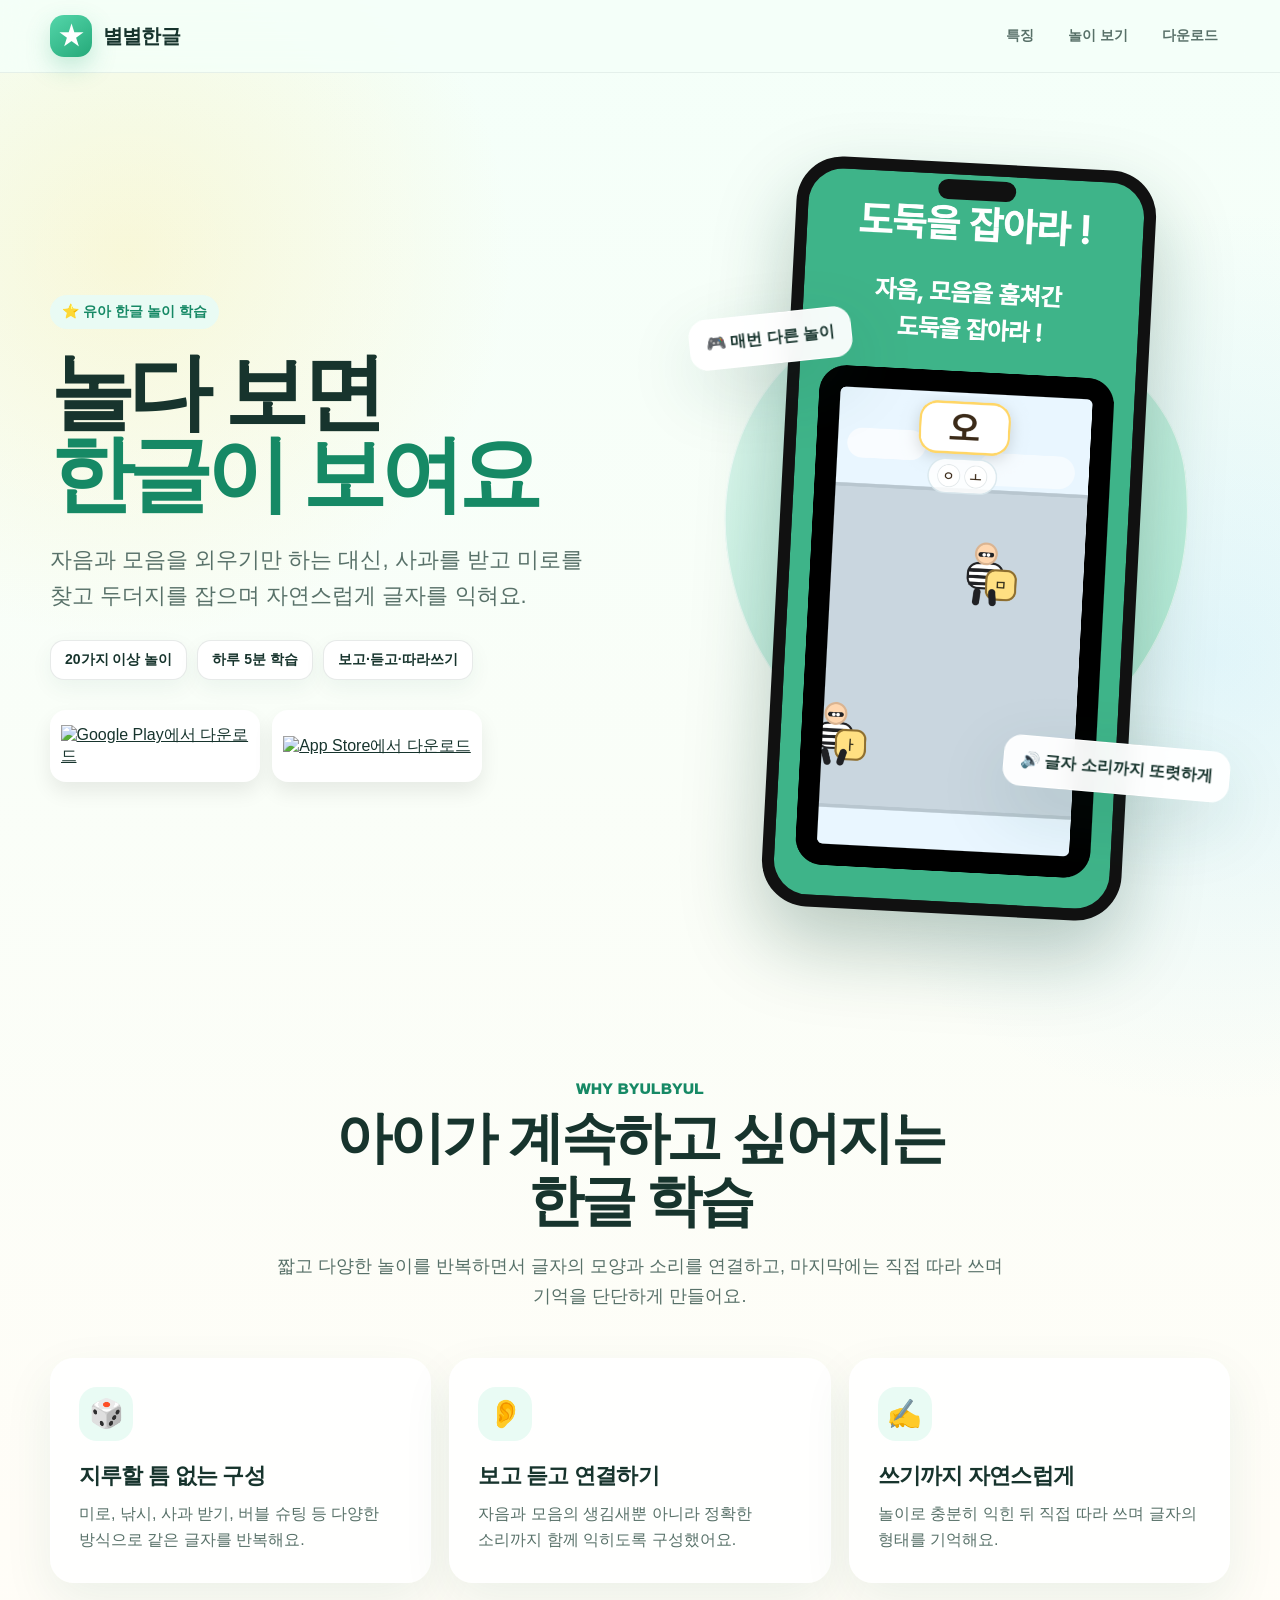
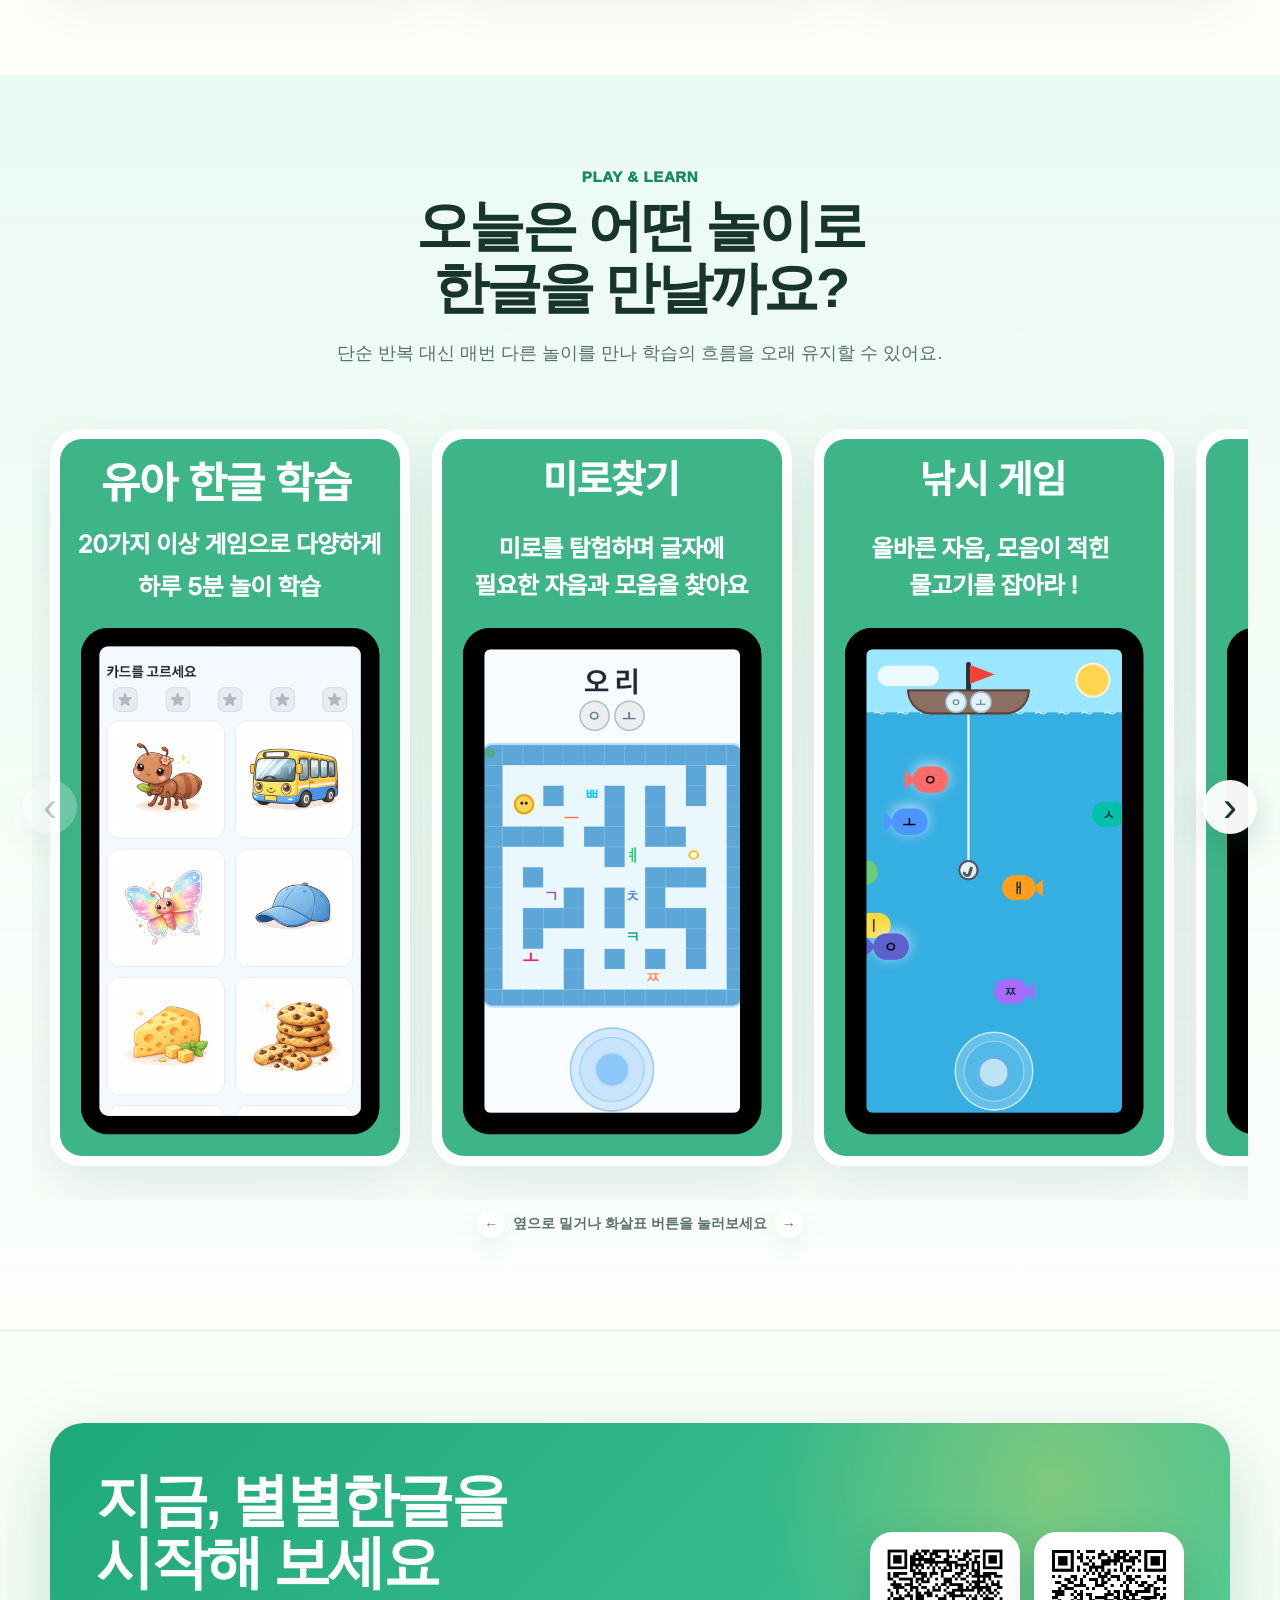
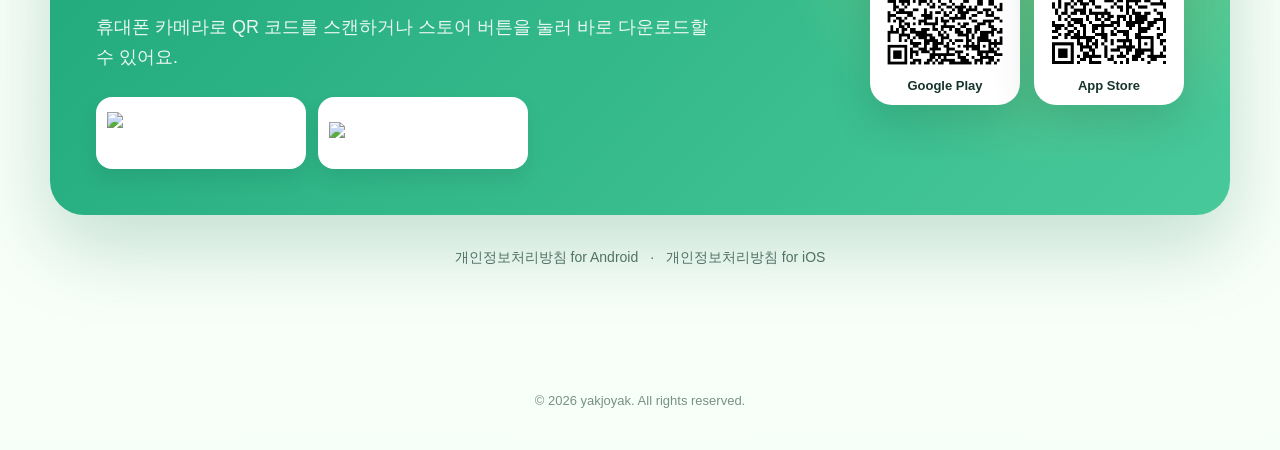
==== byulbyul/index.html @ 52a0fd69 "Update index.html for improved layout and styles Refactor HTML structure and improve styling consist" ====
<!DOCTYPE html>
<html lang="ko">
<head>
  <meta charset="UTF-8" />

  <meta
    name="viewport"
    content="width=device-width, initial-scale=1, viewport-fit=cover"
  />

  <meta name="theme-color" content="#39b88d" />

  <meta
    name="description"
    content="20가지 이상의 놀이로 자음과 모음을 익히는 유아 한글 학습 앱, 별별한글"
  />

  <meta property="og:type" content="website" />
  <meta property="og:title" content="별별한글 | 게임으로 배우는 한글" />

  <meta
    property="og:description"
    content="짧고 재미있는 놀이를 반복하며 한글을 자연스럽게 익혀요."
  />

  <meta property="og:image" content="assets/screen-2.png" />

  <title>별별한글 | 게임으로 배우는 한글</title>

  <style>
    :root {
      --mint: #39b88d;
      --mint-dark: #168965;
      --mint-soft: #e9fbf4;
      --ink: #17342d;
      --muted: #587169;
      --cream: #fffdf7;
      --card: rgba(255, 255, 255, 0.88);
      --line: rgba(23, 52, 45, 0.1);
      --shadow: 0 24px 70px rgba(19, 88, 68, 0.14);
      --radius-xl: 34px;
      --radius-lg: 24px;
      --max: 1180px;
    }

    * {
      box-sizing: border-box;
    }

    html {
      scroll-behavior: smooth;
      background: var(--cream);
    }

    body {
      margin: 0;
      color: var(--ink);

      background:
        radial-gradient(
          circle at 10% 7%,
          rgba(255, 221, 103, 0.22),
          transparent 24rem
        ),
        radial-gradient(
          circle at 95% 18%,
          rgba(78, 190, 255, 0.14),
          transparent 28rem
        ),
        linear-gradient(
          180deg,
          #f4fff9 0%,
          #fffdf7 42%,
          #f7fff9 100%
        );

      font-family:
        Pretendard,
        "Noto Sans KR",
        "Apple SD Gothic Neo",
        -apple-system,
        BlinkMacSystemFont,
        "Segoe UI",
        sans-serif;

      overflow-x: hidden;
    }

    a {
      color: inherit;
    }

    img {
      display: block;
      max-width: 100%;
    }

    button {
      font-family: inherit;
    }

    .wrap {
      width: min(calc(100% - 36px), var(--max));
      margin-inline: auto;
    }

    .topbar {
      position: sticky;
      top: 0;
      z-index: 20;

      backdrop-filter: blur(16px);
      -webkit-backdrop-filter: blur(16px);

      background: rgba(244, 255, 249, 0.82);
      border-bottom: 1px solid rgba(23, 52, 45, 0.07);
    }

    .nav {
      height: 72px;

      display: flex;
      align-items: center;
      justify-content: space-between;

      gap: 18px;
    }

    .brand {
      display: inline-flex;
      align-items: center;
      gap: 11px;

      text-decoration: none;

      font-weight: 900;
      letter-spacing: -0.04em;
      font-size: 20px;
    }

    .brand-mark {
      width: 42px;
      height: 42px;

      border-radius: 14px;

      display: grid;
      place-items: center;

      background: linear-gradient(145deg, #54d6aa, #25a979);

      box-shadow:
        0 10px 24px rgba(37, 169, 121, 0.25);

      color: white;
      font-size: 24px;
    }

    .nav-links {
      display: flex;
      align-items: center;
      gap: 10px;
    }

    .nav-links a {
      text-decoration: none;

      font-size: 14px;
      font-weight: 800;

      color: var(--muted);

      padding: 10px 12px;
      border-radius: 12px;
    }

    .nav-links a:hover {
      color: var(--mint-dark);
      background: rgba(57, 184, 141, 0.08);
    }

    .hero {
      position: relative;
      padding: 90px 0 74px;
    }

    .hero::before,
    .hero::after {
      content: "";

      position: absolute;
      border-radius: 999px;

      filter: blur(1px);
      z-index: -1;
    }

    .hero::before {
      width: 300px;
      height: 300px;

      right: -120px;
      top: 70px;

      background: rgba(255, 211, 75, 0.18);
    }

    .hero::after {
      width: 220px;
      height: 220px;

      left: -110px;
      bottom: 20px;

      background: rgba(69, 192, 255, 0.14);
    }

    .hero-grid {
      display: grid;
      grid-template-columns: 1.03fr 0.97fr;

      align-items: center;
      gap: 64px;
    }

    .eyebrow {
      display: inline-flex;
      align-items: center;
      gap: 8px;

      padding: 8px 12px;
      margin-bottom: 22px;

      border-radius: 999px;

      background: var(--mint-soft);
      color: var(--mint-dark);

      font-weight: 900;
      font-size: 14px;
    }

    .hero h1 {
      margin: 0;

      font-size: clamp(48px, 7vw, 84px);
      line-height: 0.98;
      letter-spacing: -0.07em;
      font-weight: 950;
    }

    .hero h1 .accent {
      position: relative;

      color: var(--mint-dark);
      white-space: nowrap;
    }

    .hero h1 .accent::after {
      content: "";

      position: absolute;
      left: 0;
      right: 0;
      bottom: 0.04em;

      height: 0.15em;

      border-radius: 999px;

      background: rgba(255, 206, 63, 0.68);

      z-index: -1;
      transform: rotate(-1.5deg);
    }

    .hero-copy {
      margin: 26px 0 0;

      max-width: 610px;

      font-size: clamp(18px, 2vw, 22px);
      line-height: 1.65;

      color: var(--muted);

      word-break: keep-all;
    }

    .hero-points {
      display: flex;
      flex-wrap: wrap;

      gap: 10px;

      margin: 26px 0 30px;
    }

    .hero-points span {
      padding: 10px 14px;

      background: white;

      border: 1px solid var(--line);
      border-radius: 14px;

      font-size: 14px;
      font-weight: 850;

      box-shadow:
        0 8px 22px rgba(24, 84, 67, 0.06);
    }

    .store-row {
      display: flex;
      flex-wrap: wrap;
      align-items: center;

      gap: 12px;
    }

    .store-link {
      width: 210px;
      height: 72px;

      display: flex;
      align-items: center;
      justify-content: center;

      background: white;

      border-radius: 16px;

      box-shadow:
        0 10px 20px rgba(0, 0, 0, 0.08);
    }

    .store-badge {
      max-width: 90%;
      max-height: 70%;
    }

    .hero-visual {
      position: relative;

      min-height: 660px;

      display: grid;
      place-items: center;
    }

    .blob {
      position: absolute;

      width: 86%;
      aspect-ratio: 1;

      border-radius:
        42% 58% 53% 47% /
        46% 42% 58% 54%;

      background:
        linear-gradient(
          145deg,
          #dff8ef,
          #aeead4
        );

      transform: rotate(-7deg);

      box-shadow:
        inset 0 0 0 1px rgba(255, 255, 255, 0.65);
    }

    .phone {
      position: relative;

      width: min(360px, 78vw);

      padding: 12px;

      border-radius: 46px;

      background: #111;

      box-shadow:
        0 36px 80px rgba(9, 65, 48, 0.28);

      transform: rotate(3deg);

      z-index: 2;
    }

    .phone::before {
      content: "";

      position: absolute;

      top: 17px;
      left: 50%;

      width: 78px;
      height: 20px;

      transform: translateX(-50%);

      border-radius: 999px;

      background: #111;

      z-index: 3;
    }

    .phone img {
      width: 100%;
      border-radius: 35px;
    }

    .floating-card {
      position: absolute;

      z-index: 4;

      padding: 14px 16px;

      background: rgba(255, 255, 255, 0.94);

      border:
        1px solid rgba(255, 255, 255, 0.85);

      border-radius: 18px;

      box-shadow: var(--shadow);

      font-weight: 900;

      backdrop-filter: blur(12px);
      -webkit-backdrop-filter: blur(12px);
    }

    .floating-card.one {
      left: 0;
      top: 150px;

      transform: rotate(-6deg);
    }

    .floating-card.two {
      right: 0;
      bottom: 120px;

      transform: rotate(5deg);
    }

    .section {
      padding: 92px 0;
    }

    .section-head {
      max-width: 760px;

      margin: 0 auto 46px;

      text-align: center;
    }

    .kicker {
      color: var(--mint-dark);

      font-weight: 950;
      font-size: 15px;

      letter-spacing: 0.04em;
      text-transform: uppercase;
    }

    .section h2 {
      margin: 10px 0 0;

      font-size: clamp(34px, 5vw, 56px);
      line-height: 1.12;
      letter-spacing: -0.055em;
    }

    .section-head p {
      margin: 18px auto 0;

      color: var(--muted);

      font-size: 18px;
      line-height: 1.7;

      word-break: keep-all;
    }

    .feature-grid {
      display: grid;
      grid-template-columns: repeat(3, 1fr);

      gap: 18px;
    }

    .feature {
      padding: 28px;

      background: var(--card);

      border:
        1px solid rgba(255, 255, 255, 0.8);

      border-radius: var(--radius-lg);

      box-shadow:
        0 18px 50px rgba(18, 92, 69, 0.08);
    }

    .feature-icon {
      width: 54px;
      height: 54px;

      display: grid;
      place-items: center;

      margin-bottom: 20px;

      border-radius: 18px;

      background: var(--mint-soft);

      font-size: 28px;
    }

    .feature h3 {
      margin: 0 0 10px;

      font-size: 22px;
      letter-spacing: -0.035em;
    }

    .feature p {
      margin: 0;

      color: var(--muted);

      line-height: 1.65;

      word-break: keep-all;
    }

    .games {
      background:
        linear-gradient(
          180deg,
          rgba(229, 250, 242, 0.8),
          rgba(255, 255, 255, 0.35)
        );

      border-block:
        1px solid rgba(23, 52, 45, 0.06);
    }

    .showcase-wrap {
      position: relative;
    }

    .showcase {
      display: flex;
      gap: 22px;

      overflow-x: auto;
      overflow-y: hidden;

      padding: 14px 18px 34px;
      margin-inline: -18px;

      scroll-snap-type: x mandatory;
      scroll-padding-inline: 18px;
      scroll-behavior: smooth;

      -webkit-overflow-scrolling: touch;

      overscroll-behavior-x: contain;

      scrollbar-width: none;

      cursor: grab;
    }

    .showcase:active {
      cursor: grabbing;
    }

    .showcase::-webkit-scrollbar {
      display: none;
    }

    .shot {
      flex: 0 0 clamp(280px, 32vw, 360px);

      margin: 0;
      padding: 10px;

      background: white;

      border-radius: 30px;

      box-shadow:
        0 20px 55px rgba(19, 88, 68, 0.12);

      overflow: hidden;

      scroll-snap-align: start;

      transition:
        transform 0.25s ease,
        box-shadow 0.25s ease;
    }

    .shot:hover {
      transform: translateY(-7px);

      box-shadow:
        0 28px 70px rgba(19, 88, 68, 0.18);
    }

    .shot img {
      width: 100%;

      aspect-ratio: 848 / 1788;

      object-fit: cover;

      border-radius: 22px;

      pointer-events: none;

      user-select: none;
      -webkit-user-select: none;
      -webkit-user-drag: none;
    }

    .carousel-btn {
      position: absolute;
      top: 50%;

      z-index: 6;

      width: 54px;
      height: 54px;

      display: grid;
      place-items: center;

      padding: 0;

      border: 0;
      border-radius: 999px;

      background: rgba(255, 255, 255, 0.96);
      color: var(--ink);

      font-size: 42px;
      font-family: Arial, sans-serif;
      line-height: 1;

      box-shadow:
        0 12px 32px rgba(19, 88, 68, 0.2);

      cursor: pointer;

      transform: translateY(-50%);

      transition:
        transform 0.18s ease,
        opacity 0.18s ease,
        box-shadow 0.18s ease;
    }

    .carousel-btn:hover:not(:disabled) {
      transform:
        translateY(-50%)
        scale(1.08);

      box-shadow:
        0 16px 38px rgba(19, 88, 68, 0.26);
    }

    .carousel-btn:active:not(:disabled) {
      transform:
        translateY(-50%)
        scale(0.96);
    }

    .carousel-btn.prev {
      left: -27px;
    }

    .carousel-btn.next {
      right: -27px;
    }

    .carousel-btn:disabled {
      opacity: 0.25;
      cursor: default;
    }

    .carousel-btn:focus-visible {
      outline:
        4px solid rgba(255, 206, 63, 0.7);

      outline-offset: 3px;
    }

    .scroll-guide {
      display: flex;
      align-items: center;
      justify-content: center;

      gap: 8px;

      margin-top: 10px;

      color: var(--muted);

      font-size: 14px;
      font-weight: 800;
    }

    .scroll-guide span {
      width: 28px;
      height: 28px;

      display: inline-flex;
      align-items: center;
      justify-content: center;

      border-radius: 999px;

      background: white;

      box-shadow:
        0 8px 20px rgba(19, 88, 68, 0.08);
    }

    .download-card {
      position: relative;

      overflow: hidden;

      display: grid;
      grid-template-columns: 1fr auto;

      gap: 42px;

      align-items: center;

      padding: 46px;

      border-radius: var(--radius-xl);

      background:
        radial-gradient(
          circle at 85% 15%,
          rgba(255, 222, 95, 0.35),
          transparent 18rem
        ),
        linear-gradient(
          135deg,
          #1fa87a,
          #48c99b
        );

      color: white;

      box-shadow:
        0 30px 80px rgba(20, 116, 84, 0.24);
    }

    .download-card h2 {
      margin: 0;

      font-size: clamp(36px, 5vw, 58px);
      line-height: 1.08;
    }

    .download-card p {
      margin: 18px 0 0;

      max-width: 620px;

      font-size: 18px;
      line-height: 1.7;

      color: rgba(255, 255, 255, 0.9);
    }

    .qr-grid {
      display: grid;
      grid-template-columns: repeat(2, 150px);

      gap: 14px;
    }

    .qr-card {
      padding: 12px;

      background: white;
      color: var(--ink);

      border-radius: 22px;

      box-shadow:
        0 16px 40px rgba(4, 59, 42, 0.18);

      text-align: center;
      text-decoration: none;
    }

    .qr-card img {
      width: 126px;
      height: 126px;

      margin: 0 auto 8px;

      border-radius: 10px;
    }

    .qr-card strong {
      display: block;

      font-size: 13px;
    }

    .privacy {
      padding: 34px 0 10px;

      text-align: center;

      color: var(--muted);

      font-size: 14px;
    }

    .privacy a {
      margin: 0 8px;
      text-decoration: none;
    }

    .privacy a:hover {
      color: var(--mint-dark);
    }

    footer {
      padding: 24px 20px 42px;

      text-align: center;

      color: #789087;

      font-size: 13px;
    }

    @media (max-width: 920px) {
      .hero {
        padding-top: 64px;
      }

      .hero-grid {
        grid-template-columns: 1fr;
        gap: 26px;
      }

      .hero-copy {
        max-width: 680px;
      }

      .hero-visual {
        min-height: 620px;
      }

      .feature-grid {
        grid-template-columns: 1fr;
      }

      .download-card {
        grid-template-columns: 1fr;
        text-align: center;
      }

      .download-card p {
        margin-inline: auto;
      }

      .qr-grid {
        justify-content: center;
      }

      .carousel-btn.prev {
        left: -8px;
      }

      .carousel-btn.next {
        right: -8px;
      }
    }

    @media (max-width: 620px) {
      .wrap {
        width: min(calc(100% - 24px), var(--max));
      }

      .nav {
        height: 64px;
      }

      .nav-links a:not(.download-nav) {
        display: none;
      }

      .hero {
        padding: 48px 0;
        text-align: center;
      }

      .eyebrow {
        margin-bottom: 18px;
      }

      .hero h1 {
        font-size: clamp(46px, 14vw, 66px);
      }

      .hero-copy {
        font-size: 17px;
      }

      .hero-points,
      .store-row {
        justify-content: center;
      }

      .store-badge {
        height: 52px;
      }

      .hero-visual {
        min-height: 530px;
        margin-top: 10px;
      }

      .phone {
        width: min(320px, 84vw);
      }

      .floating-card {
        font-size: 13px;
      }

      .floating-card.one {
        left: 2px;
        top: 110px;
      }

      .floating-card.two {
        right: 0;
        bottom: 78px;
      }

      .section {
        padding: 70px 0;
      }

      .section-head {
        margin-bottom: 32px;
      }

      .section-head p {
        font-size: 16px;
      }

      .showcase {
        gap: 14px;

        padding:
          10px
          12px
          28px;

        margin-inline: -12px;

        scroll-padding-inline: 12px;
      }

      .shot {
        flex: 0 0 min(78vw, 330px);

        padding: 7px;

        border-radius: 24px;
      }

      .shot img {
        border-radius: 18px;
      }

      .carousel-btn {
        width: 42px;
        height: 42px;

        font-size: 34px;

        background: rgba(255, 255, 255, 0.93);
      }

      .carousel-btn.prev {
        left: -2px;
      }

      .carousel-btn.next {
        right: -2px;
      }

      .scroll-guide {
        margin-top: 4px;

        font-size: 13px;
      }

      .download-card {
        padding: 32px 18px;

        border-radius: 26px;
      }

      .qr-grid {
        width: 100%;

        grid-template-columns:
          repeat(
            2,
            minmax(0, 1fr)
          );
      }

      .qr-card img {
        width: 100%;
        height: auto;
      }
    }

    @media (prefers-reduced-motion: reduce) {
      html {
        scroll-behavior: auto;
      }

      *,
      *::before,
      *::after {
        animation-duration: 0.01ms !important;
        transition-duration: 0.01ms !important;
        scroll-behavior: auto !important;
      }
    }
  </style>
</head>

<body>
  <header class="topbar">
    <div class="wrap nav">
      <a
        class="brand"
        href="#top"
        aria-label="별별한글 처음으로"
      >
        <span
          class="brand-mark"
          aria-hidden="true"
        >
          ★
        </span>

        <span>별별한글</span>
      </a>

      <nav
        class="nav-links"
        aria-label="주요 메뉴"
      >
        <a href="#features">
          특징
        </a>

        <a href="#games">
          놀이 보기
        </a>

        <a
          class="download-nav"
          href="#download"
        >
          다운로드
        </a>
      </nav>
    </div>
  </header>

  <main id="top">
    <section class="hero">
      <div class="wrap hero-grid">
        <div>
          <div class="eyebrow">
            ⭐ 유아 한글 놀이 학습
          </div>

          <h1>
            놀다 보면<br />

            <span class="accent">
              한글이 보여요
            </span>
          </h1>

          <p class="hero-copy">
            자음과 모음을 외우기만 하는 대신,
            사과를 받고 미로를 찾고 두더지를 잡으며
            자연스럽게 글자를 익혀요.
          </p>

          <div
            class="hero-points"
            aria-label="주요 특징"
          >
            <span>
              20가지 이상 놀이
            </span>

            <span>
              하루 5분 학습
            </span>

            <span>
              보고·듣고·따라쓰기
            </span>
          </div>

          <div class="store-row">
            <a
              class="store-link"
              href="https://play.google.com/store/apps/details?id=com.woodenpharm.choseonggacha&pcampaignid=web_share"
              target="_blank"
              rel="noopener noreferrer"
            >
              <img
                class="store-badge"
                src="https://play.google.com/intl/en_us/badges/images/generic/ko_badge_web_generic.png"
                alt="Google Play에서 다운로드"
              />
            </a>

            <a
              class="store-link"
              href="https://apps.apple.com/kr/app/%EB%B3%84%EB%B3%84%ED%95%9C%EA%B8%80/id6758357123?l=en-GB"
              target="_blank"
              rel="noopener noreferrer"
            >
              <img
                class="store-badge"
                src="https://developer.apple.com/assets/elements/badges/download-on-the-app-store.svg"
                alt="App Store에서 다운로드"
              />
            </a>
          </div>
        </div>

        <div
          class="hero-visual"
          aria-label="별별한글 앱 화면"
        >
          <div
            class="blob"
            aria-hidden="true"
          ></div>

          <div class="floating-card one">
            🎮 매번 다른 놀이
          </div>

          <div class="floating-card two">
            🔊 글자 소리까지 또렷하게
          </div>

          <div class="phone">
            <img
              src="assets/screen-2.png"
              alt="별별한글 카드 선택 화면"
            />
          </div>
        </div>
      </div>
    </section>

    <section
      class="section"
      id="features"
    >
      <div class="wrap">
        <div class="section-head">
          <div class="kicker">
            Why Byulbyul
          </div>

          <h2>
            아이가 계속하고 싶어지는<br />
            한글 학습
          </h2>

          <p>
            짧고 다양한 놀이를 반복하면서
            글자의 모양과 소리를 연결하고,
            마지막에는 직접 따라 쓰며
            기억을 단단하게 만들어요.
          </p>
        </div>

        <div class="feature-grid">
          <article class="feature">
            <div
              class="feature-icon"
              aria-hidden="true"
            >
              🎲
            </div>

            <h3>
              지루할 틈 없는 구성
            </h3>

            <p>
              미로, 낚시, 사과 받기,
              버블 슈팅 등 다양한 방식으로
              같은 글자를 반복해요.
            </p>
          </article>

          <article class="feature">
            <div
              class="feature-icon"
              aria-hidden="true"
            >
              👂
            </div>

            <h3>
              보고 듣고 연결하기
            </h3>

            <p>
              자음과 모음의 생김새뿐 아니라
              정확한 소리까지 함께 익히도록
              구성했어요.
            </p>
          </article>

          <article class="feature">
            <div
              class="feature-icon"
              aria-hidden="true"
            >
              ✍️
            </div>

            <h3>
              쓰기까지 자연스럽게
            </h3>

            <p>
              놀이로 충분히 익힌 뒤
              직접 따라 쓰며
              글자의 형태를 기억해요.
            </p>
          </article>
        </div>
      </div>
    </section>

    <section
      class="section games"
      id="games"
    >
      <div class="wrap">
        <div class="section-head">
          <div class="kicker">
            Play & Learn
          </div>

          <h2>
            오늘은 어떤 놀이로<br />
            한글을 만날까요?
          </h2>

          <p>
            단순 반복 대신
            매번 다른 놀이를 만나
            학습의 흐름을 오래 유지할 수 있어요.
          </p>
        </div>

        <div class="showcase-wrap">
          <button
            class="carousel-btn prev"
            id="carouselPrev"
            type="button"
            aria-label="이전 놀이 화면 보기"
          >
            ‹
          </button>

          <div
            class="showcase"
            id="showcase"
            aria-label="별별한글 놀이 화면"
            tabindex="0"
          >
            <figure class="shot">
              <img
                loading="lazy"
                src="assets/screen-1.png"
                alt="버블 놀이 학습 화면"
              />
            </figure>

            <figure class="shot">
              <img
                loading="lazy"
                src="assets/screen-3.png"
                alt="도둑 잡기 게임 화면"
              />
            </figure>

            <figure class="shot">
              <img
                loading="lazy"
                src="assets/screen-4.png"
                alt="미로 찾기 게임 화면"
              />
            </figure>

            <figure class="shot">
              <img
                loading="lazy"
                src="assets/screen-5.png"
                alt="낚시 게임 화면"
              />
            </figure>

            <figure class="shot">
              <img
                loading="lazy"
                src="assets/screen-6.png"
                alt="두더지 잡기 게임 화면"
              />
            </figure>

            <figure class="shot">
              <img
                loading="lazy"
                src="assets/screen-7.png"
                alt="비슷한 글자 구별 게임 화면"
              />
            </figure>

            <figure class="shot">
              <img
                loading="lazy"
                src="assets/screen-8.png"
                alt="버블 슈팅 게임 화면"
              />
            </figure>

            <figure class="shot">
              <img
                loading="lazy"
                src="assets/screen-9.png"
                alt="사과 받기 게임 화면"
              />
            </figure>

            <figure class="shot">
              <img
                loading="lazy"
                src="assets/screen-10.png"
                alt="따라쓰기 화면"
              />
            </figure>
          </div>

          <button
            class="carousel-btn next"
            id="carouselNext"
            type="button"
            aria-label="다음 놀이 화면 보기"
          >
            ›
          </button>
        </div>

        <div
          class="scroll-guide"
          aria-hidden="true"
        >
          <span>←</span>

          옆으로 밀거나 화살표 버튼을 눌러보세요

          <span>→</span>
        </div>
      </div>
    </section>

    <section
      class="section"
      id="download"
    >
      <div class="wrap">
        <div class="download-card">
          <div>
            <h2>
              지금, 별별한글을<br />
              시작해 보세요
            </h2>

            <p>
              휴대폰 카메라로 QR 코드를 스캔하거나
              스토어 버튼을 눌러
              바로 다운로드할 수 있어요.
            </p>

            <div
              class="store-row"
              style="margin-top: 24px"
            >
              <a
                class="store-link"
                href="https://play.google.com/store/apps/details?id=com.woodenpharm.choseonggacha&pcampaignid=web_share"
                target="_blank"
                rel="noopener noreferrer"
              >
                <img
                  class="store-badge"
                  src="https://play.google.com/intl/en_us/badges/images/generic/ko_badge_web_generic.png"
                  alt="Google Play에서 다운로드"
                />
              </a>

              <a
                class="store-link"
                href="https://apps.apple.com/kr/app/%EB%B3%84%EB%B3%84%ED%95%9C%EA%B8%80/id6758357123?l=en-GB"
                target="_blank"
                rel="noopener noreferrer"
              >
                <img
                  class="store-badge"
                  src="https://developer.apple.com/assets/elements/badges/download-on-the-app-store.svg"
                  alt="App Store에서 다운로드"
                />
              </a>
            </div>
          </div>

          <div
            class="qr-grid"
            aria-label="앱 다운로드 QR 코드"
          >
            <a
              class="qr-card"
              href="https://play.google.com/store/apps/details?id=com.woodenpharm.choseonggacha&pcampaignid=web_share"
              target="_blank"
              rel="noopener noreferrer"
            >
              <img
                src="assets/qr-google-play.png"
                alt="Google Play QR 코드"
              />

              <strong>
                Google Play
              </strong>
            </a>

            <a
              class="qr-card"
              href="https://apps.apple.com/kr/app/%EB%B3%84%EB%B3%84%ED%95%9C%EA%B8%80/id6758357123?l=en-GB"
              target="_blank"
              rel="noopener noreferrer"
            >
              <img
                src="assets/qr-app-store.png"
                alt="App Store QR 코드"
              />

              <strong>
                App Store
              </strong>
            </a>
          </div>
        </div>

        <div class="privacy">
          <a href="../privacy/byulbyul.html">
            개인정보처리방침 for Android
          </a>

          <span>·</span>

          <a href="../privacy/byulbyulIOS.html">
            개인정보처리방침 for iOS
          </a>
        </div>
      </div>
    </section>
  </main>

  <footer>
    © 2026 yakjoyak. All rights reserved.
  </footer>

  <script>
    const showcase =
      document.getElementById("showcase");

    const prevButton =
      document.getElementById("carouselPrev");

    const nextButton =
      document.getElementById("carouselNext");

    function getScrollAmount() {
      const firstShot =
        showcase.querySelector(".shot");

      if (!firstShot) {
        return showcase.clientWidth * 0.8;
      }

      const showcaseStyle =
        window.getComputedStyle(showcase);

      const gap =
        parseFloat(showcaseStyle.gap) || 0;

      return (
        firstShot.getBoundingClientRect().width +
        gap
      );
    }

    function updateCarouselButtons() {
      const maxScrollLeft =
        showcase.scrollWidth -
        showcase.clientWidth;

      const edgeTolerance = 4;

      prevButton.disabled =
        showcase.scrollLeft <= edgeTolerance;

      nextButton.disabled =
        showcase.scrollLeft >=
        maxScrollLeft - edgeTolerance;
    }

    prevButton.addEventListener(
      "click",
      () => {
        showcase.scrollBy({
          left: -getScrollAmount(),
          behavior: "smooth"
        });
      }
    );

    nextButton.addEventListener(
      "click",
      () => {
        showcase.scrollBy({
          left: getScrollAmount(),
          behavior: "smooth"
        });
      }
    );

    showcase.addEventListener(
      "scroll",
      updateCarouselButtons,
      {
        passive: true
      }
    );

    showcase.addEventListener(
      "keydown",
      event => {
        if (event.key === "ArrowLeft") {
          event.preventDefault();

          showcase.scrollBy({
            left: -getScrollAmount(),
            behavior: "smooth"
          });
        }

        if (event.key === "ArrowRight") {
          event.preventDefault();

          showcase.scrollBy({
            left: getScrollAmount(),
            behavior: "smooth"
          });
        }
      }
    );

    window.addEventListener(
      "resize",
      updateCarouselButtons
    );

    window.addEventListener(
      "load",
      updateCarouselButtons
    );

    updateCarouselButtons();
  </script>
</body>
</html>
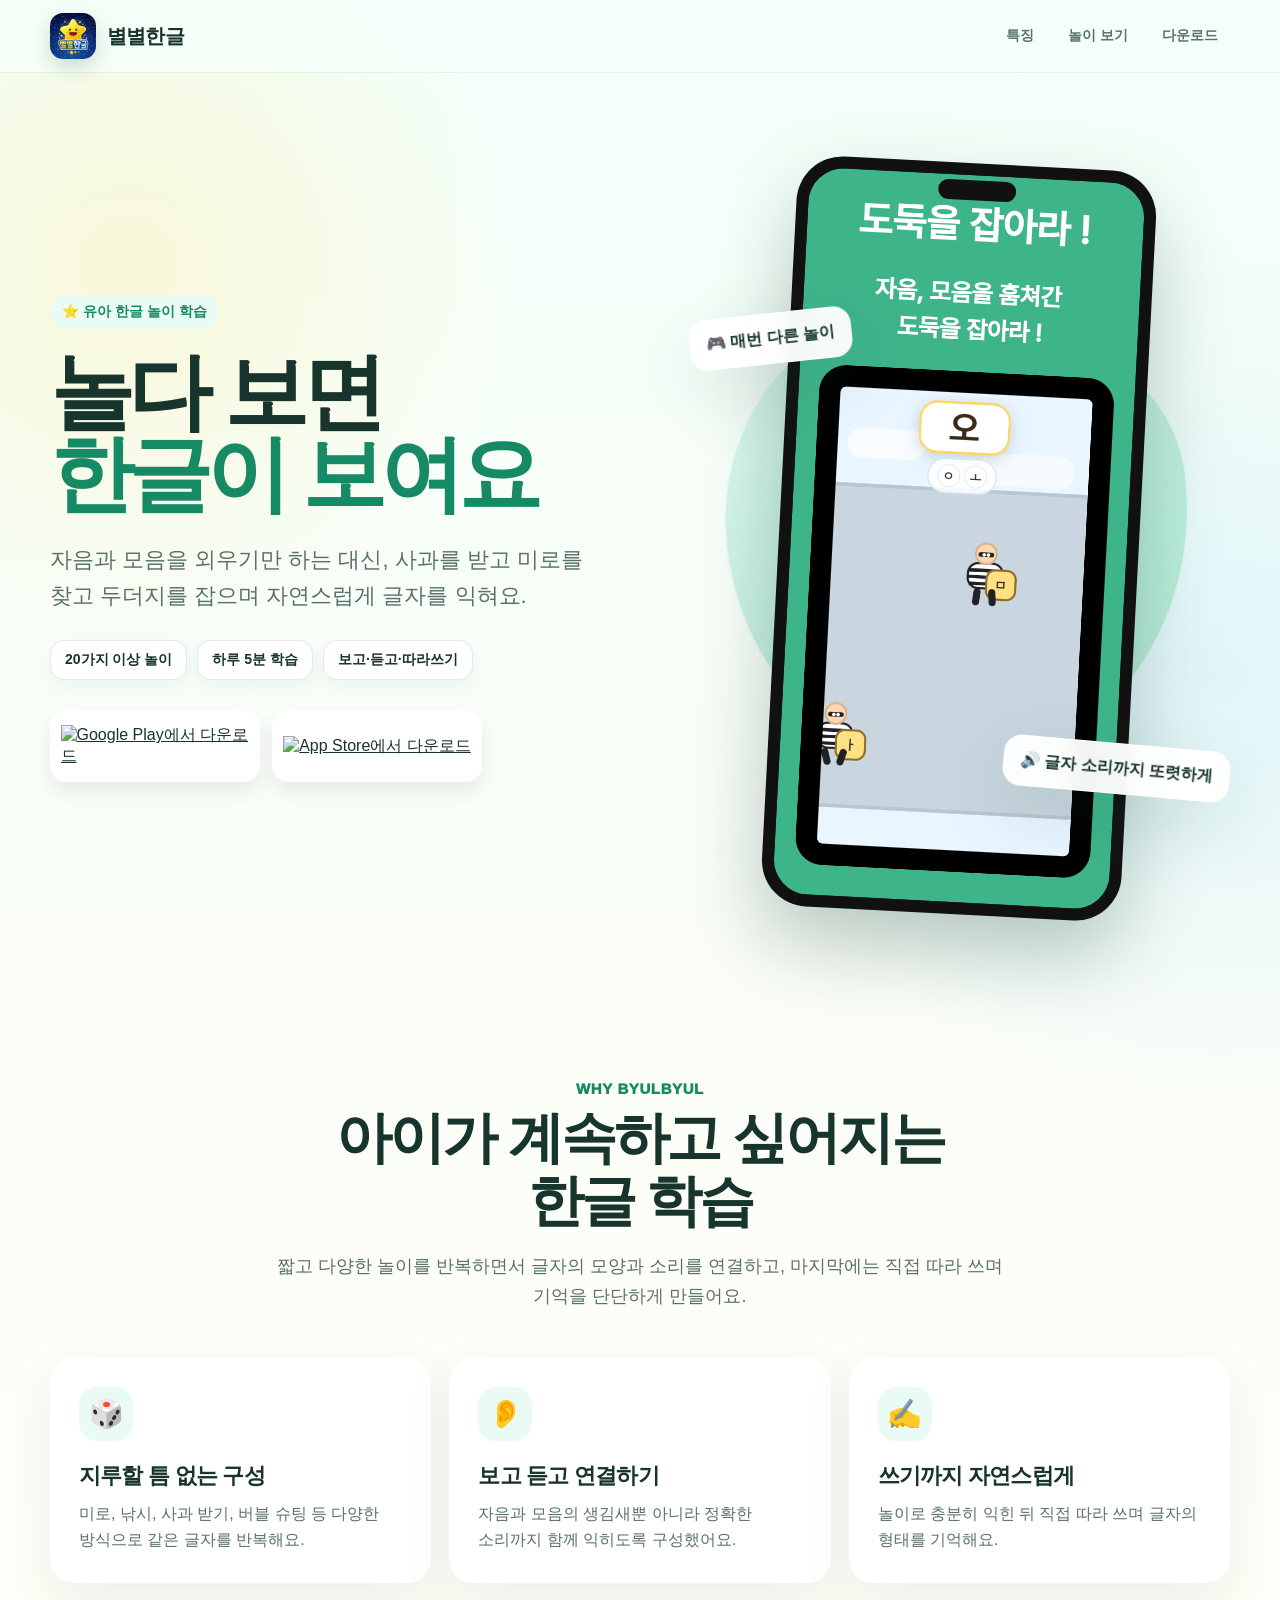
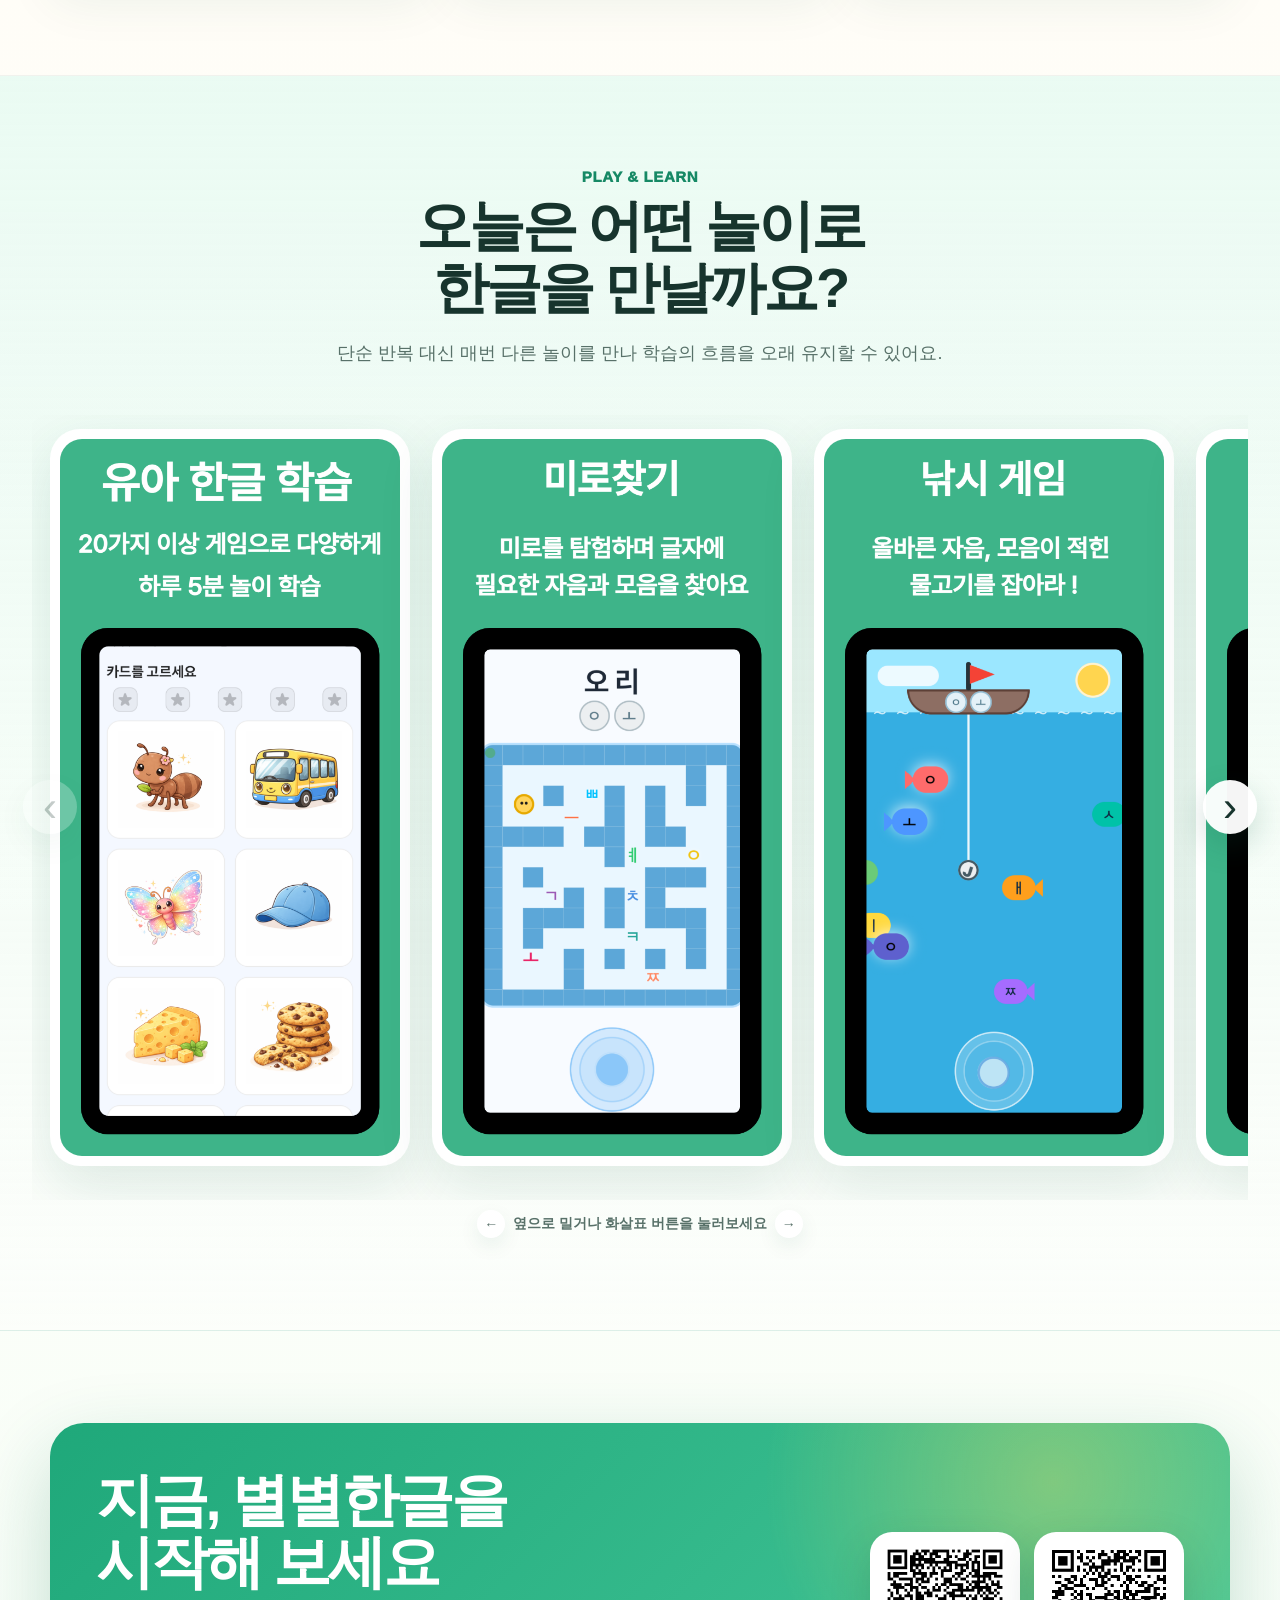
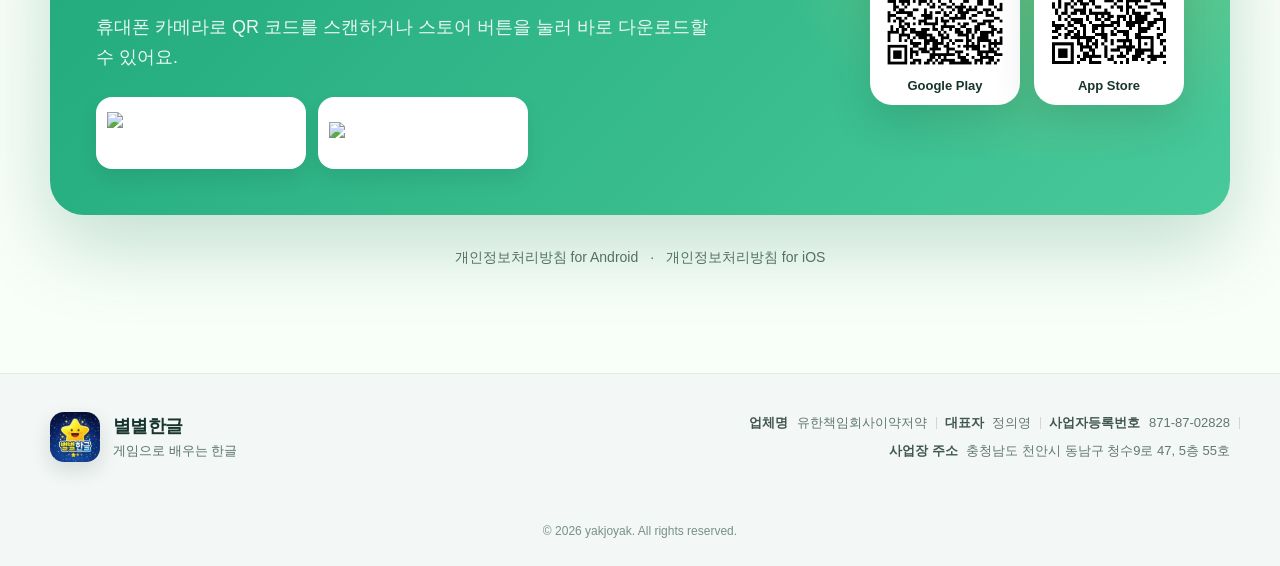
==== commit a719c308: "Update index.html with app icon and OG image Add app icon and update Open Graph image metadata." ====
--- a/byulbyul/index.html
+++ b/byulbyul/index.html
@@ -15,6 +15,11 @@
     content="20가지 이상의 놀이로 자음과 모음을 익히는 유아 한글 학습 앱, 별별한글"
   />
 
+  <!-- 별별한글 앱 아이콘 -->
+  <link rel="icon" type="image/png" href="assets/icon.png" />
+  <link rel="apple-touch-icon" href="assets/icon.png" />
+
+  <!-- SNS 공유 정보 -->
   <meta property="og:type" content="website" />
   <meta property="og:title" content="별별한글 | 게임으로 배우는 한글" />
 
@@ -23,7 +28,7 @@
     content="짧고 재미있는 놀이를 반복하며 한글을 자연스럽게 익혀요."
   />
 
-  <meta property="og:image" content="assets/screen-2.png" />
+  <meta property="og:image" content="assets/icon.png" />
 
   <title>별별한글 | 게임으로 배우는 한글</title>
 
@@ -104,6 +109,10 @@
       margin-inline: auto;
     }
 
+    /* =========================
+       상단 메뉴
+    ========================= */
+
     .topbar {
       position: sticky;
       top: 0;
@@ -138,22 +147,19 @@
       font-size: 20px;
     }
 
-    .brand-mark {
-      width: 42px;
-      height: 42px;
-
-      border-radius: 14px;
-
-      display: grid;
-      place-items: center;
-
-      background: linear-gradient(145deg, #54d6aa, #25a979);
+    /* 기존 초록색 별 아이콘 대신 icon.png 사용 */
+    .brand-icon {
+      width: 46px;
+      height: 46px;
+
+      flex-shrink: 0;
+
+      object-fit: cover;
+
+      border-radius: 13px;
 
       box-shadow:
-        0 10px 24px rgba(37, 169, 121, 0.25);
-
-      color: white;
-      font-size: 24px;
+        0 8px 20px rgba(23, 52, 45, 0.18);
     }
 
     .nav-links {
@@ -179,6 +185,10 @@
       background: rgba(57, 184, 141, 0.08);
     }
 
+    /* =========================
+       첫 화면
+    ========================= */
+
     .hero {
       position: relative;
       padding: 90px 0 74px;
@@ -311,6 +321,10 @@
         0 8px 22px rgba(24, 84, 67, 0.06);
     }
 
+    /* =========================
+       스토어 버튼
+    ========================= */
+
     .store-row {
       display: flex;
       flex-wrap: wrap;
@@ -339,6 +353,10 @@
       max-width: 90%;
       max-height: 70%;
     }
+
+    /* =========================
+       휴대폰 이미지
+    ========================= */
 
     .hero-visual {
       position: relative;
@@ -425,9 +443,7 @@
 
       background: rgba(255, 255, 255, 0.94);
 
-      border:
-        1px solid rgba(255, 255, 255, 0.85);
-
+      border: 1px solid rgba(255, 255, 255, 0.85);
       border-radius: 18px;
 
       box-shadow: var(--shadow);
@@ -452,6 +468,10 @@
       transform: rotate(5deg);
     }
 
+    /* =========================
+       공통 섹션
+    ========================= */
+
     .section {
       padding: 92px 0;
     }
@@ -493,6 +513,10 @@
       word-break: keep-all;
     }
 
+    /* =========================
+       특징 카드
+    ========================= */
+
     .feature-grid {
       display: grid;
       grid-template-columns: repeat(3, 1fr);
@@ -505,9 +529,7 @@
 
       background: var(--card);
 
-      border:
-        1px solid rgba(255, 255, 255, 0.8);
-
+      border: 1px solid rgba(255, 255, 255, 0.8);
       border-radius: var(--radius-lg);
 
       box-shadow:
@@ -546,6 +568,10 @@
 
       word-break: keep-all;
     }
+
+    /* =========================
+       놀이 화면 캐러셀
+    ========================= */
 
     .games {
       background:
@@ -705,9 +731,7 @@
     }
 
     .carousel-btn:focus-visible {
-      outline:
-        4px solid rgba(255, 206, 63, 0.7);
-
+      outline: 4px solid rgba(255, 206, 63, 0.7);
       outline-offset: 3px;
     }
 
@@ -741,6 +765,10 @@
       box-shadow:
         0 8px 20px rgba(19, 88, 68, 0.08);
     }
+
+    /* =========================
+       다운로드 영역
+    ========================= */
 
     .download-card {
       position: relative;
@@ -831,8 +859,12 @@
       font-size: 13px;
     }
 
+    /* =========================
+       개인정보처리방침
+    ========================= */
+
     .privacy {
-      padding: 34px 0 10px;
+      padding: 34px 0 14px;
 
       text-align: center;
 
@@ -850,15 +882,125 @@
       color: var(--mint-dark);
     }
 
+    /* =========================
+       사업자 정보
+    ========================= */
+
+    .business-section {
+      padding: 38px 0 42px;
+
+      background: #f3f7f5;
+
+      border-top:
+        1px solid rgba(23, 52, 45, 0.08);
+    }
+
+    .business-info {
+      display: flex;
+      align-items: flex-start;
+      justify-content: space-between;
+
+      gap: 36px;
+    }
+
+    .business-brand {
+      display: flex;
+      align-items: center;
+
+      gap: 13px;
+
+      flex-shrink: 0;
+    }
+
+    .business-icon {
+      width: 50px;
+      height: 50px;
+
+      object-fit: cover;
+
+      border-radius: 14px;
+
+      box-shadow:
+        0 8px 20px rgba(23, 52, 45, 0.14);
+    }
+
+    .business-title {
+      margin: 0;
+
+      color: var(--ink);
+
+      font-size: 18px;
+      font-weight: 900;
+      letter-spacing: -0.03em;
+    }
+
+    .business-subtitle {
+      margin: 4px 0 0;
+
+      color: var(--muted);
+
+      font-size: 13px;
+    }
+
+    .business-details {
+      display: flex;
+      flex-wrap: wrap;
+      justify-content: flex-end;
+
+      gap: 7px 18px;
+
+      max-width: 760px;
+
+      color: #63776f;
+
+      font-size: 13px;
+      line-height: 1.65;
+
+      word-break: keep-all;
+    }
+
+    .business-details span {
+      position: relative;
+    }
+
+    .business-details span:not(:last-child)::after {
+      content: "";
+
+      position: absolute;
+
+      top: 50%;
+      right: -10px;
+
+      width: 1px;
+      height: 12px;
+
+      background: rgba(23, 52, 45, 0.16);
+
+      transform: translateY(-50%);
+    }
+
+    .business-details strong {
+      margin-right: 5px;
+
+      color: #40564e;
+
+      font-weight: 800;
+    }
+
     footer {
-      padding: 24px 20px 42px;
+      padding: 20px 20px 28px;
 
       text-align: center;
 
+      background: #f3f7f5;
       color: #789087;
 
-      font-size: 13px;
-    }
+      font-size: 12px;
+    }
+
+    /* =========================
+       태블릿
+    ========================= */
 
     @media (max-width: 920px) {
       .hero {
@@ -902,7 +1044,19 @@
       .carousel-btn.next {
         right: -8px;
       }
-    }
+
+      .business-info {
+        flex-direction: column;
+      }
+
+      .business-details {
+        justify-content: flex-start;
+      }
+    }
+
+    /* =========================
+       모바일
+    ========================= */
 
     @media (max-width: 620px) {
       .wrap {
@@ -913,6 +1067,13 @@
         height: 64px;
       }
 
+      .brand-icon {
+        width: 42px;
+        height: 42px;
+
+        border-radius: 12px;
+      }
+
       .nav-links a:not(.download-nav) {
         display: none;
       }
@@ -981,11 +1142,7 @@
       .showcase {
         gap: 14px;
 
-        padding:
-          10px
-          12px
-          28px;
-
+        padding: 10px 12px 28px;
         margin-inline: -12px;
 
         scroll-padding-inline: 12px;
@@ -1036,15 +1193,46 @@
         width: 100%;
 
         grid-template-columns:
-          repeat(
-            2,
-            minmax(0, 1fr)
-          );
+          repeat(2, minmax(0, 1fr));
       }
 
       .qr-card img {
         width: 100%;
         height: auto;
+      }
+
+      .privacy {
+        display: flex;
+        flex-direction: column;
+
+        gap: 8px;
+      }
+
+      .privacy span {
+        display: none;
+      }
+
+      .business-section {
+        padding: 32px 0 34px;
+      }
+
+      .business-info {
+        gap: 24px;
+      }
+
+      .business-details {
+        display: block;
+
+        font-size: 12px;
+        line-height: 1.8;
+      }
+
+      .business-details span {
+        display: block;
+      }
+
+      .business-details span:not(:last-child)::after {
+        display: none;
       }
     }
 
@@ -1072,12 +1260,11 @@
         href="#top"
         aria-label="별별한글 처음으로"
       >
-        <span
-          class="brand-mark"
-          aria-hidden="true"
-        >
-          ★
-        </span>
+        <img
+          class="brand-icon"
+          src="assets/icon.png"
+          alt="별별한글 앱 아이콘"
+        />
 
         <span>별별한글</span>
       </a>
@@ -1105,6 +1292,7 @@
   </header>
 
   <main id="top">
+    <!-- 첫 화면 -->
     <section class="hero">
       <div class="wrap hero-grid">
         <div>
@@ -1130,17 +1318,9 @@
             class="hero-points"
             aria-label="주요 특징"
           >
-            <span>
-              20가지 이상 놀이
-            </span>
-
-            <span>
-              하루 5분 학습
-            </span>
-
-            <span>
-              보고·듣고·따라쓰기
-            </span>
+            <span>20가지 이상 놀이</span>
+            <span>하루 5분 학습</span>
+            <span>보고·듣고·따라쓰기</span>
           </div>
 
           <div class="store-row">
@@ -1199,6 +1379,7 @@
       </div>
     </section>
 
+    <!-- 특징 -->
     <section
       class="section"
       id="features"
@@ -1231,14 +1412,11 @@
               🎲
             </div>
 
-            <h3>
-              지루할 틈 없는 구성
-            </h3>
+            <h3>지루할 틈 없는 구성</h3>
 
             <p>
-              미로, 낚시, 사과 받기,
-              버블 슈팅 등 다양한 방식으로
-              같은 글자를 반복해요.
+              미로, 낚시, 사과 받기, 버블 슈팅 등
+              다양한 방식으로 같은 글자를 반복해요.
             </p>
           </article>
 
@@ -1250,14 +1428,11 @@
               👂
             </div>
 
-            <h3>
-              보고 듣고 연결하기
-            </h3>
+            <h3>보고 듣고 연결하기</h3>
 
             <p>
               자음과 모음의 생김새뿐 아니라
-              정확한 소리까지 함께 익히도록
-              구성했어요.
+              정확한 소리까지 함께 익히도록 구성했어요.
             </p>
           </article>
 
@@ -1269,13 +1444,10 @@
               ✍️
             </div>
 
-            <h3>
-              쓰기까지 자연스럽게
-            </h3>
+            <h3>쓰기까지 자연스럽게</h3>
 
             <p>
-              놀이로 충분히 익힌 뒤
-              직접 따라 쓰며
+              놀이로 충분히 익힌 뒤 직접 따라 쓰며
               글자의 형태를 기억해요.
             </p>
           </article>
@@ -1283,6 +1455,7 @@
       </div>
     </section>
 
+    <!-- 놀이 화면 -->
     <section
       class="section games"
       id="games"
@@ -1290,7 +1463,7 @@
       <div class="wrap">
         <div class="section-head">
           <div class="kicker">
-            Play & Learn
+            Play &amp; Learn
           </div>
 
           <h2>
@@ -1299,8 +1472,7 @@
           </h2>
 
           <p>
-            단순 반복 대신
-            매번 다른 놀이를 만나
+            단순 반복 대신 매번 다른 놀이를 만나
             학습의 흐름을 오래 유지할 수 있어요.
           </p>
         </div>
@@ -1409,14 +1581,13 @@
           aria-hidden="true"
         >
           <span>←</span>
-
           옆으로 밀거나 화살표 버튼을 눌러보세요
-
           <span>→</span>
         </div>
       </div>
     </section>
 
+    <!-- 다운로드 -->
     <section
       class="section"
       id="download"
@@ -1431,8 +1602,7 @@
 
             <p>
               휴대폰 카메라로 QR 코드를 스캔하거나
-              스토어 버튼을 눌러
-              바로 다운로드할 수 있어요.
+              스토어 버튼을 눌러 바로 다운로드할 수 있어요.
             </p>
 
             <div
@@ -1482,9 +1652,7 @@
                 alt="Google Play QR 코드"
               />
 
-              <strong>
-                Google Play
-              </strong>
+              <strong>Google Play</strong>
             </a>
 
             <a
@@ -1498,9 +1666,7 @@
                 alt="App Store QR 코드"
               />
 
-              <strong>
-                App Store
-              </strong>
+              <strong>App Store</strong>
             </a>
           </div>
         </div>
@@ -1520,6 +1686,58 @@
     </section>
   </main>
 
+  <!--
+    중요:
+    아래 사업자 정보는 광고계정에 등록된 정보와
+    완전히 동일하게 교체해야 합니다.
+  -->
+  <section
+    class="business-section"
+    aria-label="사업자 정보"
+  >
+    <div class="wrap business-info">
+      <div class="business-brand">
+        <img
+          class="business-icon"
+          src="assets/icon.png"
+          alt="별별한글 앱 아이콘"
+        />
+
+        <div>
+          <p class="business-title">
+            별별한글
+          </p>
+
+          <p class="business-subtitle">
+            게임으로 배우는 한글
+          </p>
+        </div>
+      </div>
+
+      <div class="business-details">
+        <span>
+          <strong>업체명</strong>
+          유한책임회사이약저약
+        </span>
+
+        <span>
+          <strong>대표자</strong>
+          정의영
+        </span>
+
+        <span>
+          <strong>사업자등록번호</strong>
+          871-87-02828
+        </span>
+
+        <span>
+          <strong>사업장 주소</strong>
+          충청남도 천안시 동남구 청수9로 47, 5층 55호
+        </span>
+      </div>
+    </div>
+  </section>
+
   <footer>
     © 2026 yakjoyak. All rights reserved.
   </footer>
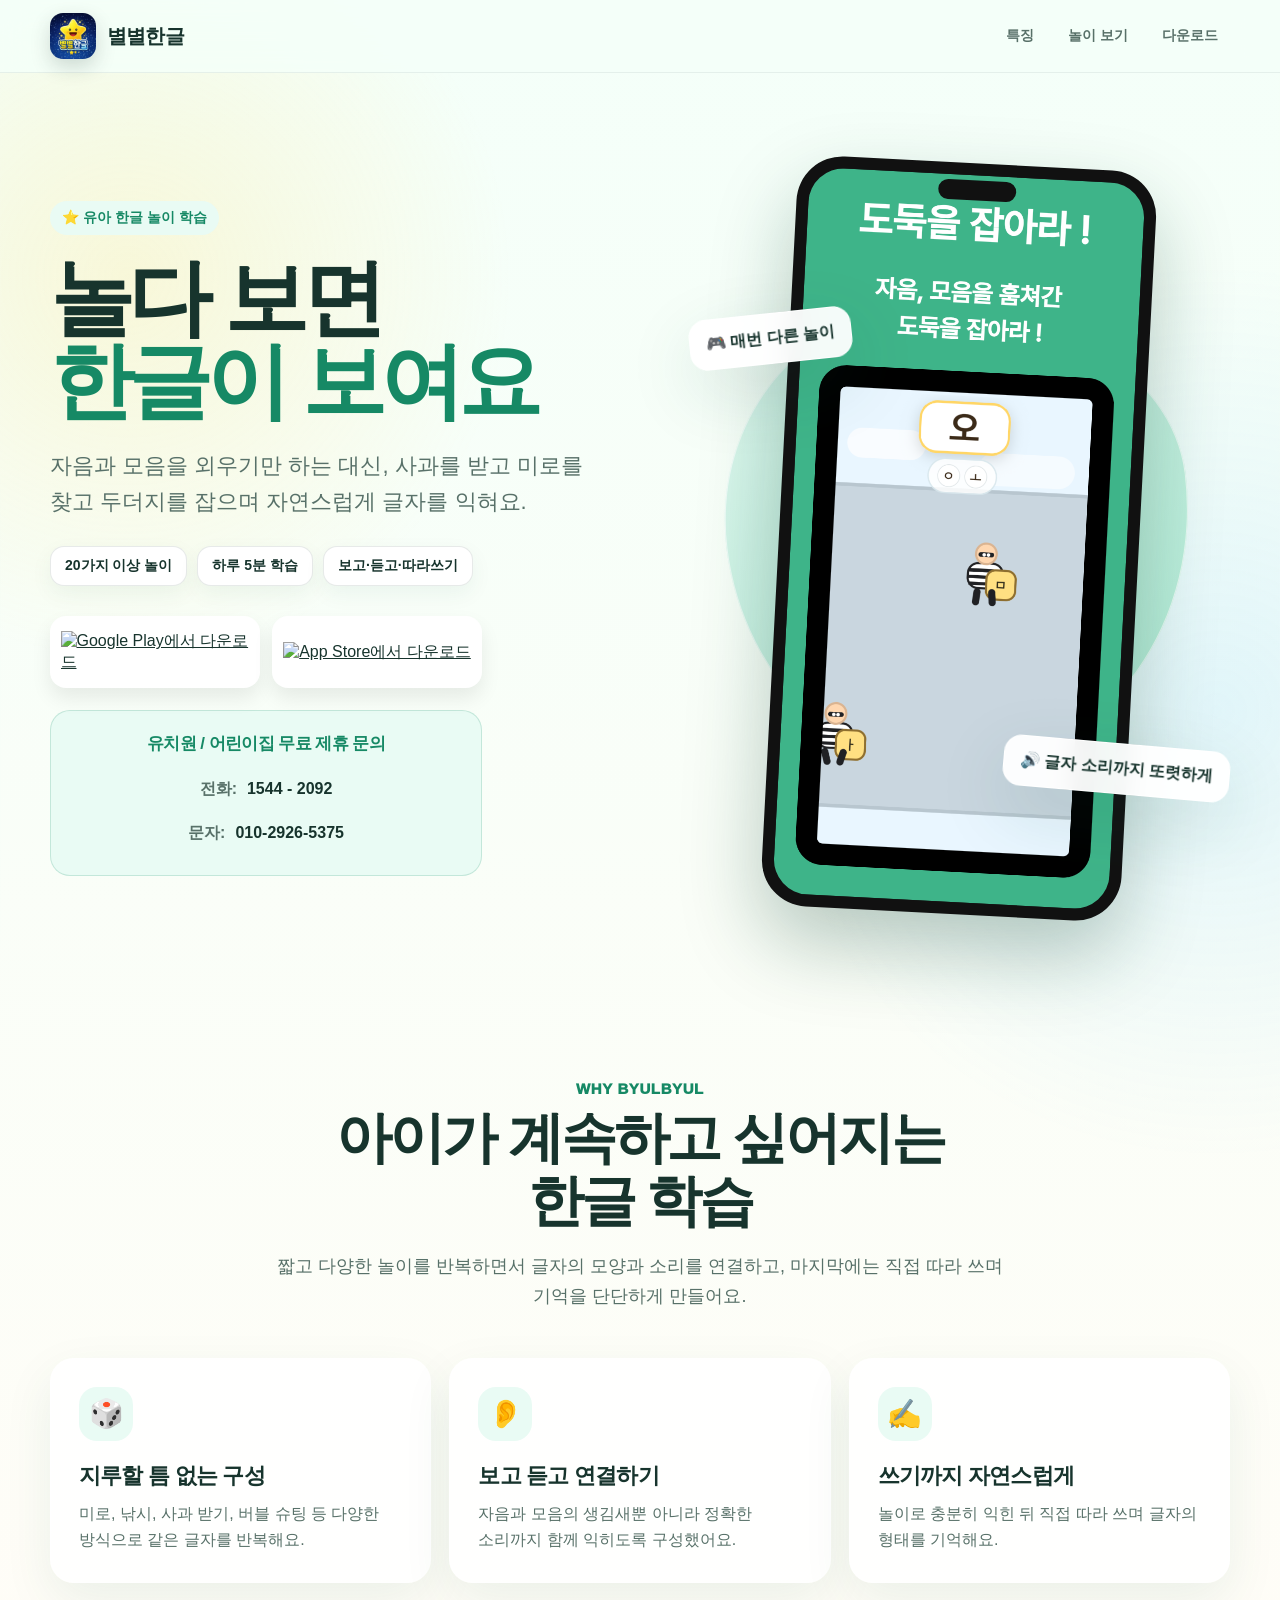
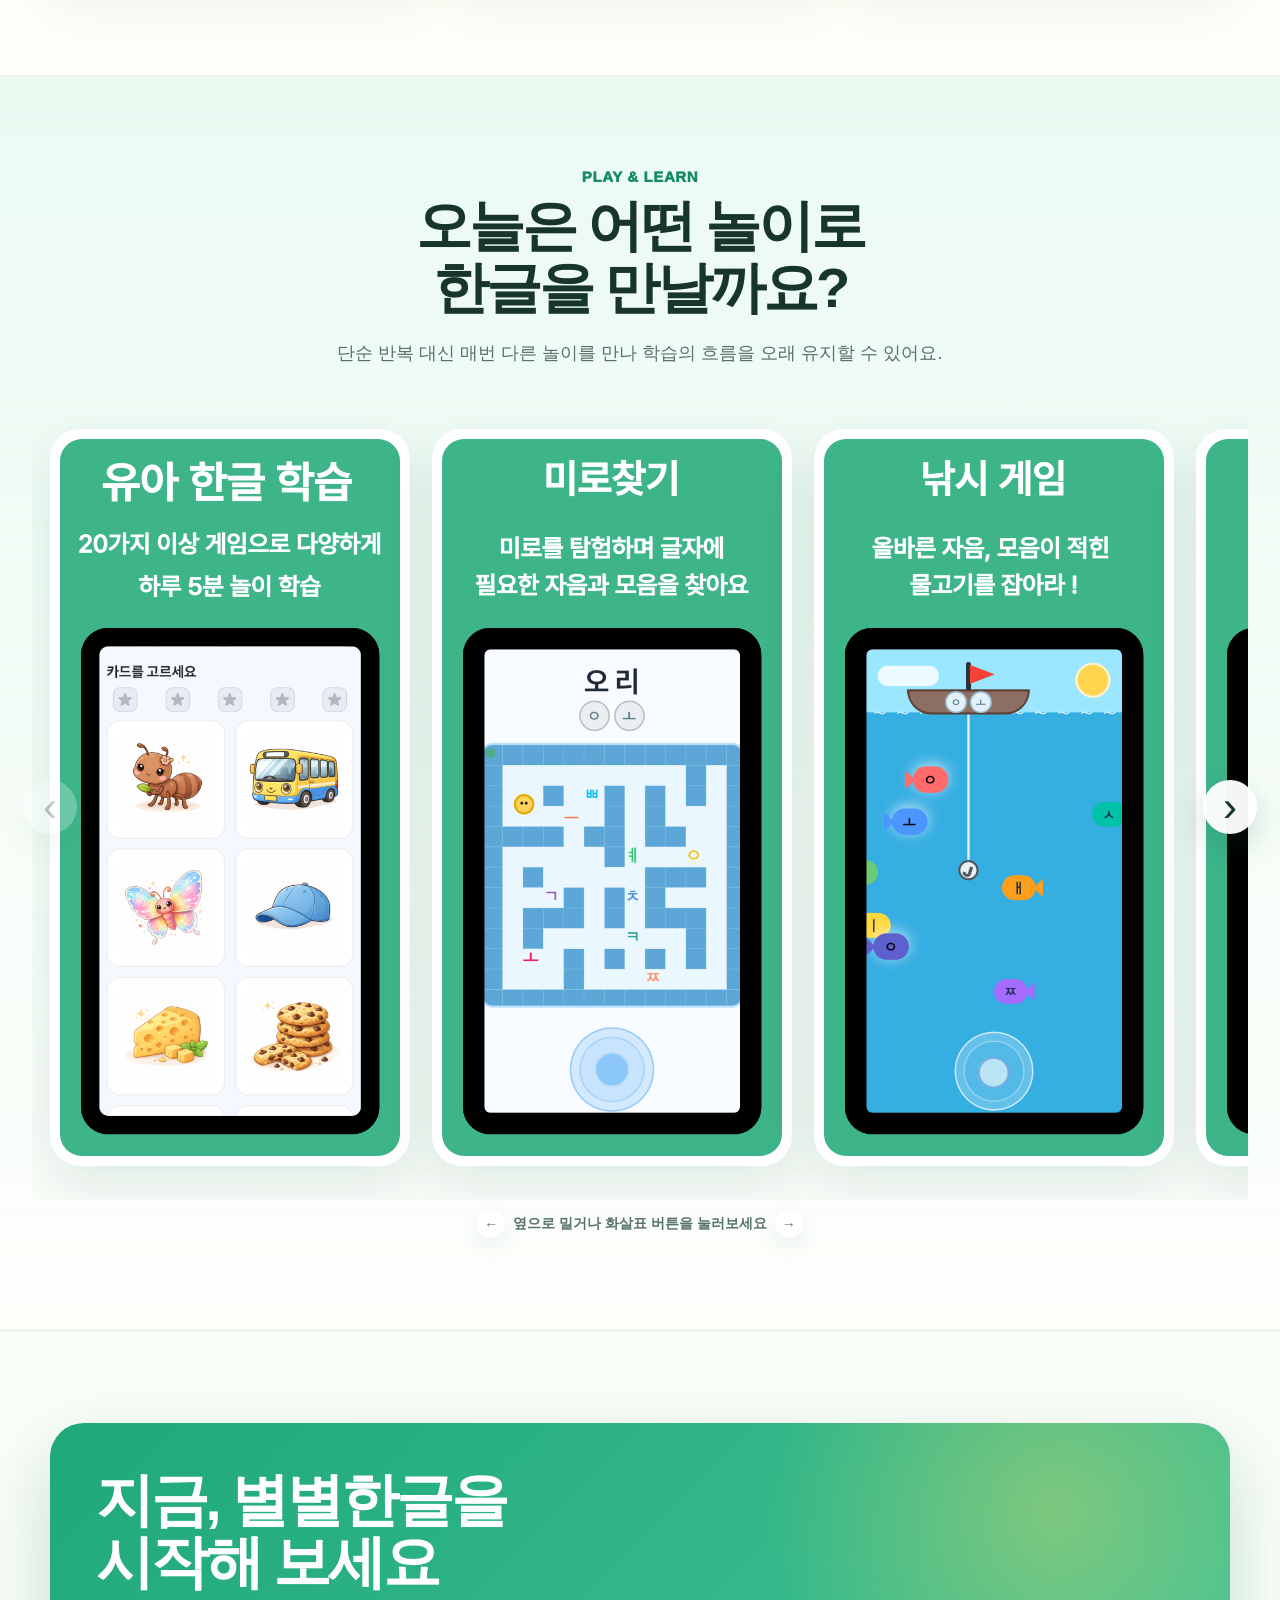
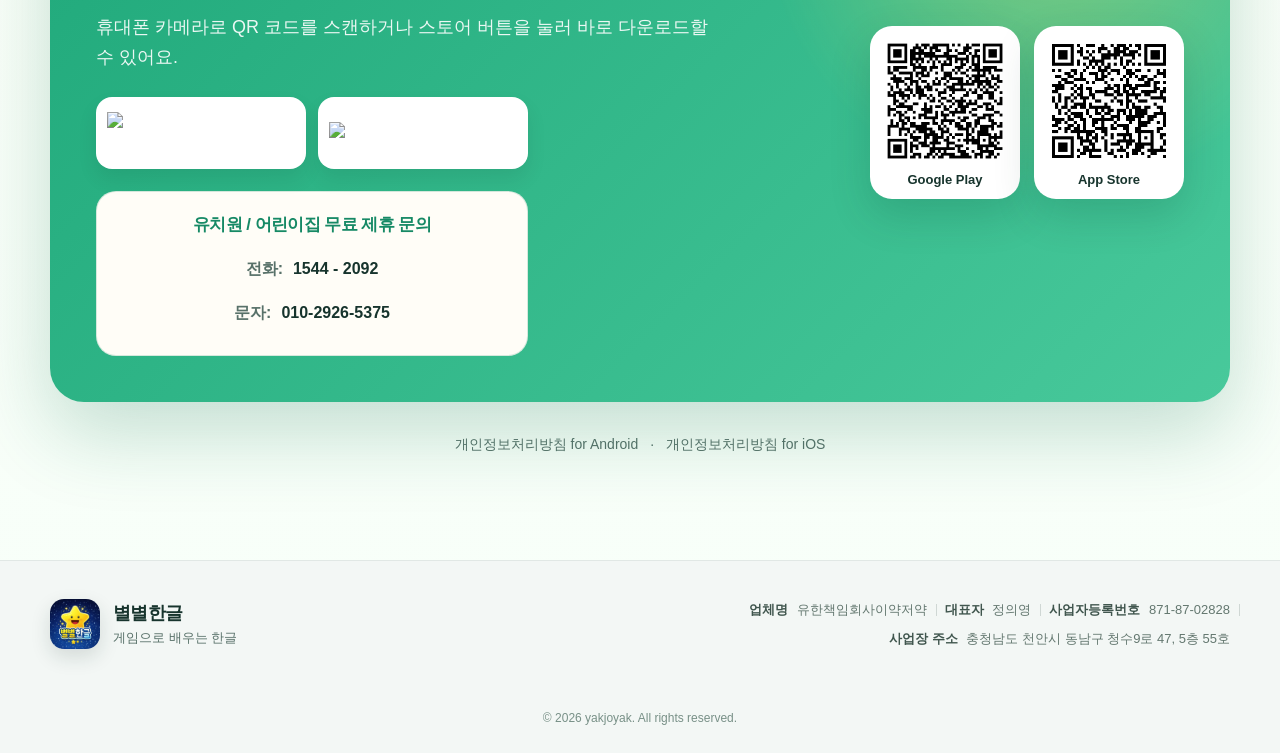
==== commit b7d7fb5d: "Add files via upload" ====
--- a/byulbyul/index.html
+++ b/byulbyul/index.html
@@ -1,6 +1,41 @@
 <!DOCTYPE html>
 <html lang="ko">
 <head>
+  <!-- Google tag: GA4 + Google Ads -->
+  <script
+    async
+    src="https://www.googletagmanager.com/gtag/js?id=G-GP2JSJQZKR"
+  ></script>
+
+  <script>
+    window.dataLayer = window.dataLayer || [];
+
+    function gtag() {
+      dataLayer.push(arguments);
+    }
+
+    gtag("js", new Date());
+
+    // Google Analytics 4
+    gtag("config", "G-GP2JSJQZKR");
+
+    // Google Ads
+    gtag("config", "AW-16777652024");
+
+    // Google Ads 페이지 조회 전환
+    gtag("event", "conversion", {
+      send_to: "AW-16777652024/_d29CIfC9twcELj0msA-"
+    });
+
+    // 스토어 클릭 추적
+    function trackStoreClick(store, position) {
+      gtag("event", "store_click", {
+        store: store,
+        position: position
+      });
+    }
+  </script>
+
   <meta charset="UTF-8" />
 
   <meta
@@ -109,10 +144,6 @@
       margin-inline: auto;
     }
 
-    /* =========================
-       상단 메뉴
-    ========================= */
-
     .topbar {
       position: sticky;
       top: 0;
@@ -147,7 +178,6 @@
       font-size: 20px;
     }
 
-    /* 기존 초록색 별 아이콘 대신 icon.png 사용 */
     .brand-icon {
       width: 46px;
       height: 46px;
@@ -185,10 +215,6 @@
       background: rgba(57, 184, 141, 0.08);
     }
 
-    /* =========================
-       첫 화면
-    ========================= */
-
     .hero {
       position: relative;
       padding: 90px 0 74px;
@@ -321,10 +347,6 @@
         0 8px 22px rgba(24, 84, 67, 0.06);
     }
 
-    /* =========================
-       스토어 버튼
-    ========================= */
-
     .store-row {
       display: flex;
       flex-wrap: wrap;
@@ -354,9 +376,77 @@
       max-height: 70%;
     }
 
-    /* =========================
-       휴대폰 이미지
-    ========================= */
+    /* 유치원 / 어린이집 제휴 문의 */
+    .partnership-card {
+      width: 100%;
+      max-width: 432px;
+      margin-top: 22px;
+      padding: 20px 22px;
+      border: 1px solid rgba(22, 137, 101, 0.18);
+      border-radius: 20px;
+      background: var(--mint-soft);
+      color: var(--ink);
+      text-align: center;
+    }
+
+    .partnership-title {
+      margin: 0 0 10px;
+      color: var(--mint-dark);
+      font-size: 17px;
+      font-weight: 900;
+      line-height: 1.5;
+      letter-spacing: -0.035em;
+      word-break: keep-all;
+    }
+
+    .partnership-contact {
+      display: flex;
+      align-items: center;
+      gap: 10px;
+      min-height: 44px;
+      width: fit-content;
+      margin-inline: auto;
+      justify-content: center;
+      max-width: 100%;
+      border-radius: 6px;
+      color: var(--ink);
+      font-size: 16px;
+      font-weight: 800;
+      line-height: 1.5;
+      text-decoration: none;
+    }
+
+    .partnership-contact span {
+      color: var(--muted);
+      font-weight: 600;
+    }
+
+    .partnership-contact:hover {
+      text-decoration: underline;
+      text-underline-offset: 4px;
+    }
+
+    .partnership-contact:focus-visible {
+      outline: 3px solid var(--mint-dark);
+      outline-offset: 4px;
+    }
+
+    .download-card .partnership-card {
+      background: #fffdf7;
+    }
+
+    @media (max-width: 920px) {
+      .download-card .partnership-card {
+        margin-inline: auto;
+      }
+    }
+
+    @media (max-width: 620px) {
+      .partnership-card {
+        margin-inline: auto;
+        padding: 18px;
+      }
+    }
 
     .hero-visual {
       position: relative;
@@ -468,10 +558,6 @@
       transform: rotate(5deg);
     }
 
-    /* =========================
-       공통 섹션
-    ========================= */
-
     .section {
       padding: 92px 0;
     }
@@ -513,10 +599,6 @@
       word-break: keep-all;
     }
 
-    /* =========================
-       특징 카드
-    ========================= */
-
     .feature-grid {
       display: grid;
       grid-template-columns: repeat(3, 1fr);
@@ -568,10 +650,6 @@
 
       word-break: keep-all;
     }
-
-    /* =========================
-       놀이 화면 캐러셀
-    ========================= */
 
     .games {
       background:
@@ -765,10 +843,6 @@
       box-shadow:
         0 8px 20px rgba(19, 88, 68, 0.08);
     }
-
-    /* =========================
-       다운로드 영역
-    ========================= */
 
     .download-card {
       position: relative;
@@ -859,10 +933,6 @@
       font-size: 13px;
     }
 
-    /* =========================
-       개인정보처리방침
-    ========================= */
-
     .privacy {
       padding: 34px 0 14px;
 
@@ -881,10 +951,6 @@
     .privacy a:hover {
       color: var(--mint-dark);
     }
-
-    /* =========================
-       사업자 정보
-    ========================= */
 
     .business-section {
       padding: 38px 0 42px;
@@ -998,10 +1064,6 @@
       font-size: 12px;
     }
 
-    /* =========================
-       태블릿
-    ========================= */
-
     @media (max-width: 920px) {
       .hero {
         padding-top: 64px;
@@ -1053,10 +1115,6 @@
         justify-content: flex-start;
       }
     }
-
-    /* =========================
-       모바일
-    ========================= */
 
     @media (max-width: 620px) {
       .wrap {
@@ -1273,26 +1331,14 @@
         class="nav-links"
         aria-label="주요 메뉴"
       >
-        <a href="#features">
-          특징
-        </a>
-
-        <a href="#games">
-          놀이 보기
-        </a>
-
-        <a
-          class="download-nav"
-          href="#download"
-        >
-          다운로드
-        </a>
+        <a href="#features">특징</a>
+        <a href="#games">놀이 보기</a>
+        <a class="download-nav" href="#download">다운로드</a>
       </nav>
     </div>
   </header>
 
   <main id="top">
-    <!-- 첫 화면 -->
     <section class="hero">
       <div class="wrap hero-grid">
         <div>
@@ -1302,10 +1348,7 @@
 
           <h1>
             놀다 보면<br />
-
-            <span class="accent">
-              한글이 보여요
-            </span>
+            <span class="accent">한글이 보여요</span>
           </h1>
 
           <p class="hero-copy">
@@ -1329,6 +1372,7 @@
               href="https://play.google.com/store/apps/details?id=com.woodenpharm.choseonggacha&pcampaignid=web_share"
               target="_blank"
               rel="noopener noreferrer"
+              onclick="trackStoreClick('google_play', 'hero')"
             >
               <img
                 class="store-badge"
@@ -1342,6 +1386,7 @@
               href="https://apps.apple.com/kr/app/%EB%B3%84%EB%B3%84%ED%95%9C%EA%B8%80/id6758357123?l=en-GB"
               target="_blank"
               rel="noopener noreferrer"
+              onclick="trackStoreClick('app_store', 'hero')"
             >
               <img
                 class="store-badge"
@@ -1350,6 +1395,18 @@
               />
             </a>
           </div>
+
+          <aside class="partnership-card" aria-labelledby="partnership-hero">
+            <h3 class="partnership-title" id="partnership-hero">
+              유치원 / 어린이집 무료 제휴 문의
+            </h3>
+            <a class="partnership-contact" href="tel:15442092">
+              <span>전화:</span> 1544 - 2092
+            </a>
+            <a class="partnership-contact" href="sms:01029265375">
+              <span>문자:</span> 010-2926-5375
+            </a>
+          </aside>
         </div>
 
         <div
@@ -1379,7 +1436,6 @@
       </div>
     </section>
 
-    <!-- 특징 -->
     <section
       class="section"
       id="features"
@@ -1405,10 +1461,7 @@
 
         <div class="feature-grid">
           <article class="feature">
-            <div
-              class="feature-icon"
-              aria-hidden="true"
-            >
+            <div class="feature-icon" aria-hidden="true">
               🎲
             </div>
 
@@ -1421,10 +1474,7 @@
           </article>
 
           <article class="feature">
-            <div
-              class="feature-icon"
-              aria-hidden="true"
-            >
+            <div class="feature-icon" aria-hidden="true">
               👂
             </div>
 
@@ -1437,10 +1487,7 @@
           </article>
 
           <article class="feature">
-            <div
-              class="feature-icon"
-              aria-hidden="true"
-            >
+            <div class="feature-icon" aria-hidden="true">
               ✍️
             </div>
 
@@ -1455,7 +1502,6 @@
       </div>
     </section>
 
-    <!-- 놀이 화면 -->
     <section
       class="section games"
       id="games"
@@ -1494,75 +1540,39 @@
             tabindex="0"
           >
             <figure class="shot">
-              <img
-                loading="lazy"
-                src="assets/screen-1.png"
-                alt="버블 놀이 학습 화면"
-              />
+              <img loading="lazy" src="assets/screen-1.png" alt="버블 놀이 학습 화면" />
             </figure>
 
             <figure class="shot">
-              <img
-                loading="lazy"
-                src="assets/screen-3.png"
-                alt="도둑 잡기 게임 화면"
-              />
+              <img loading="lazy" src="assets/screen-3.png" alt="도둑 잡기 게임 화면" />
             </figure>
 
             <figure class="shot">
-              <img
-                loading="lazy"
-                src="assets/screen-4.png"
-                alt="미로 찾기 게임 화면"
-              />
+              <img loading="lazy" src="assets/screen-4.png" alt="미로 찾기 게임 화면" />
             </figure>
 
             <figure class="shot">
-              <img
-                loading="lazy"
-                src="assets/screen-5.png"
-                alt="낚시 게임 화면"
-              />
+              <img loading="lazy" src="assets/screen-5.png" alt="낚시 게임 화면" />
             </figure>
 
             <figure class="shot">
-              <img
-                loading="lazy"
-                src="assets/screen-6.png"
-                alt="두더지 잡기 게임 화면"
-              />
+              <img loading="lazy" src="assets/screen-6.png" alt="두더지 잡기 게임 화면" />
             </figure>
 
             <figure class="shot">
-              <img
-                loading="lazy"
-                src="assets/screen-7.png"
-                alt="비슷한 글자 구별 게임 화면"
-              />
+              <img loading="lazy" src="assets/screen-7.png" alt="비슷한 글자 구별 게임 화면" />
             </figure>
 
             <figure class="shot">
-              <img
-                loading="lazy"
-                src="assets/screen-8.png"
-                alt="버블 슈팅 게임 화면"
-              />
+              <img loading="lazy" src="assets/screen-8.png" alt="버블 슈팅 게임 화면" />
             </figure>
 
             <figure class="shot">
-              <img
-                loading="lazy"
-                src="assets/screen-9.png"
-                alt="사과 받기 게임 화면"
-              />
+              <img loading="lazy" src="assets/screen-9.png" alt="사과 받기 게임 화면" />
             </figure>
 
             <figure class="shot">
-              <img
-                loading="lazy"
-                src="assets/screen-10.png"
-                alt="따라쓰기 화면"
-              />
+              <img loading="lazy" src="assets/screen-10.png" alt="따라쓰기 화면" />
             </figure>
           </div>
 
@@ -1587,7 +1597,6 @@
       </div>
     </section>
 
-    <!-- 다운로드 -->
     <section
       class="section"
       id="download"
@@ -1614,6 +1623,7 @@
                 href="https://play.google.com/store/apps/details?id=com.woodenpharm.choseonggacha&pcampaignid=web_share"
                 target="_blank"
                 rel="noopener noreferrer"
+                onclick="trackStoreClick('google_play', 'bottom')"
               >
                 <img
                   class="store-badge"
@@ -1627,6 +1637,7 @@
                 href="https://apps.apple.com/kr/app/%EB%B3%84%EB%B3%84%ED%95%9C%EA%B8%80/id6758357123?l=en-GB"
                 target="_blank"
                 rel="noopener noreferrer"
+                onclick="trackStoreClick('app_store', 'bottom')"
               >
                 <img
                   class="store-badge"
@@ -1635,6 +1646,18 @@
                 />
               </a>
             </div>
+
+            <aside class="partnership-card" aria-labelledby="partnership-bottom">
+              <h3 class="partnership-title" id="partnership-bottom">
+                유치원 / 어린이집 무료 제휴 문의
+              </h3>
+              <a class="partnership-contact" href="tel:15442092">
+                <span>전화:</span> 1544 - 2092
+              </a>
+              <a class="partnership-contact" href="sms:01029265375">
+                <span>문자:</span> 010-2926-5375
+              </a>
+            </aside>
           </div>
 
           <div
@@ -1646,6 +1669,7 @@
               href="https://play.google.com/store/apps/details?id=com.woodenpharm.choseonggacha&pcampaignid=web_share"
               target="_blank"
               rel="noopener noreferrer"
+              onclick="trackStoreClick('google_play', 'qr')"
             >
               <img
                 src="assets/qr-google-play.png"
@@ -1660,6 +1684,7 @@
               href="https://apps.apple.com/kr/app/%EB%B3%84%EB%B3%84%ED%95%9C%EA%B8%80/id6758357123?l=en-GB"
               target="_blank"
               rel="noopener noreferrer"
+              onclick="trackStoreClick('app_store', 'qr')"
             >
               <img
                 src="assets/qr-app-store.png"
@@ -1686,11 +1711,6 @@
     </section>
   </main>
 
-  <!--
-    중요:
-    아래 사업자 정보는 광고계정에 등록된 정보와
-    완전히 동일하게 교체해야 합니다.
-  -->
   <section
     class="business-section"
     aria-label="사업자 정보"
